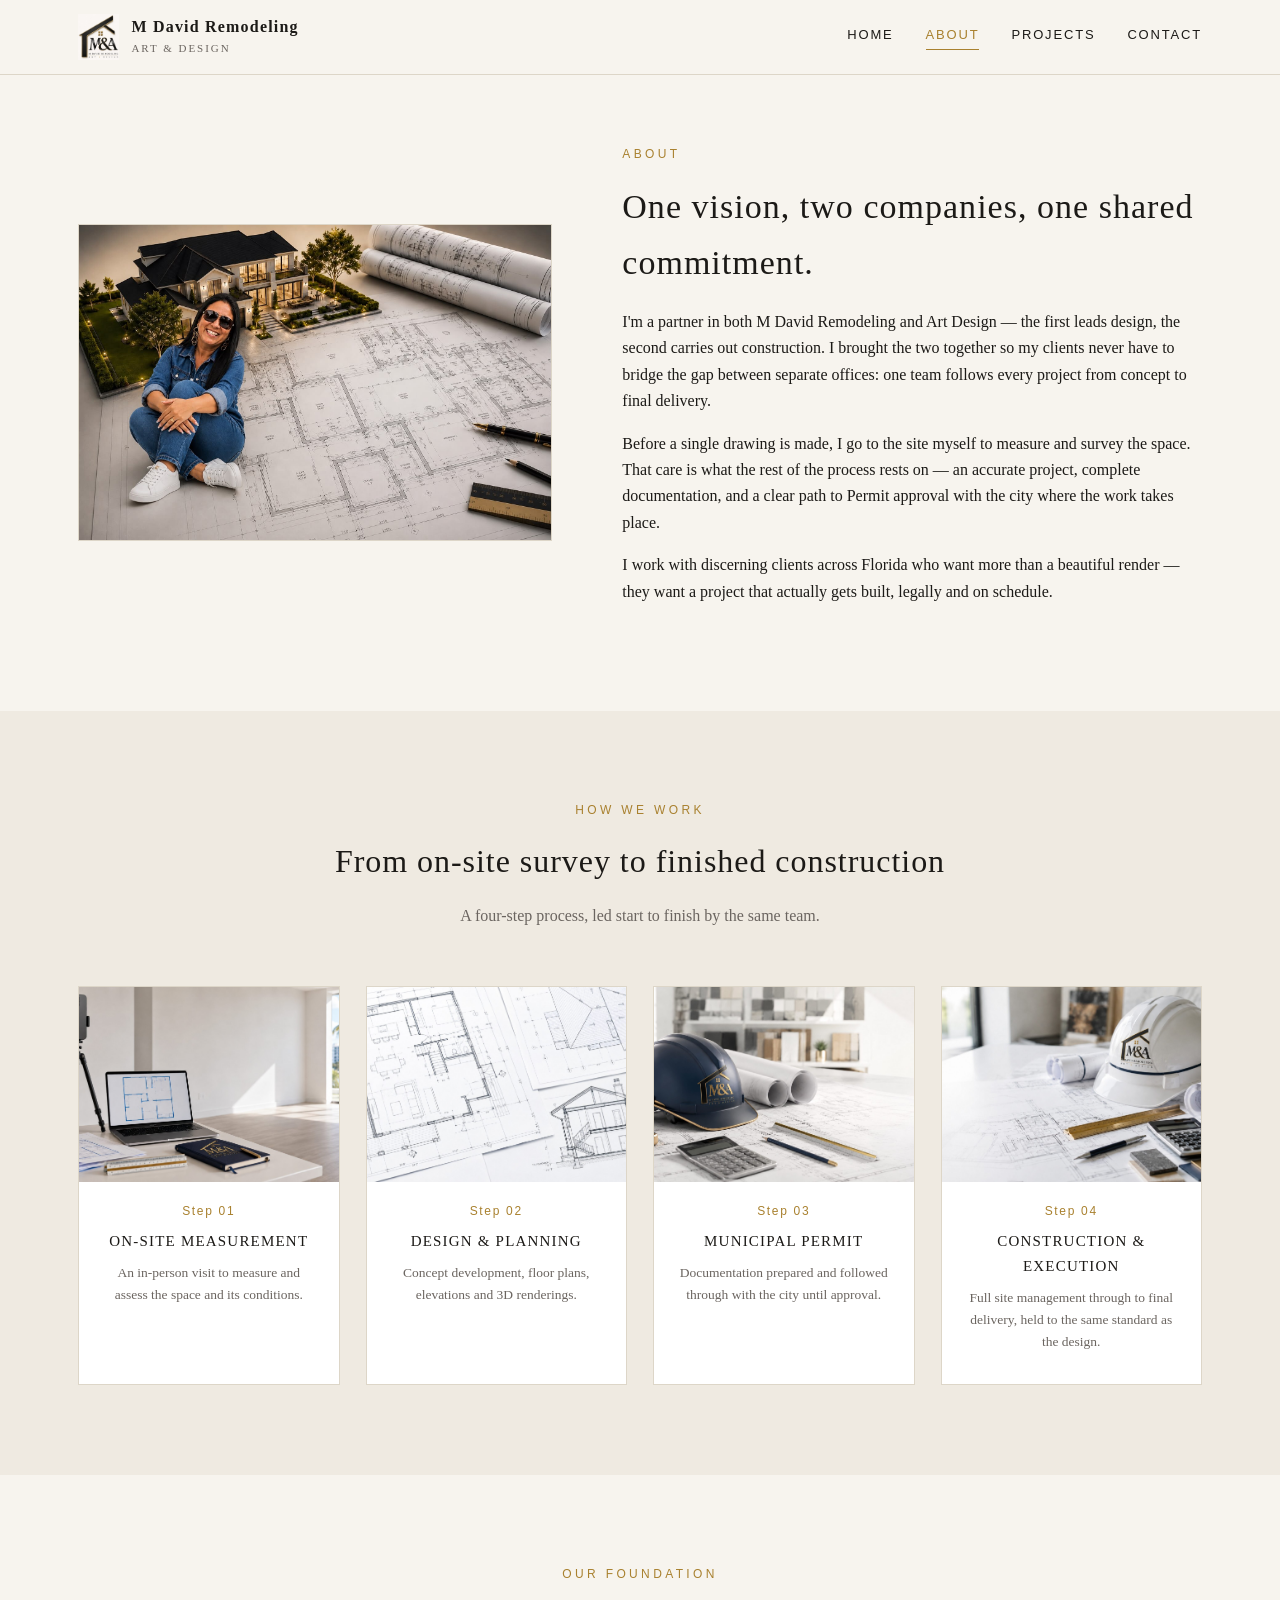
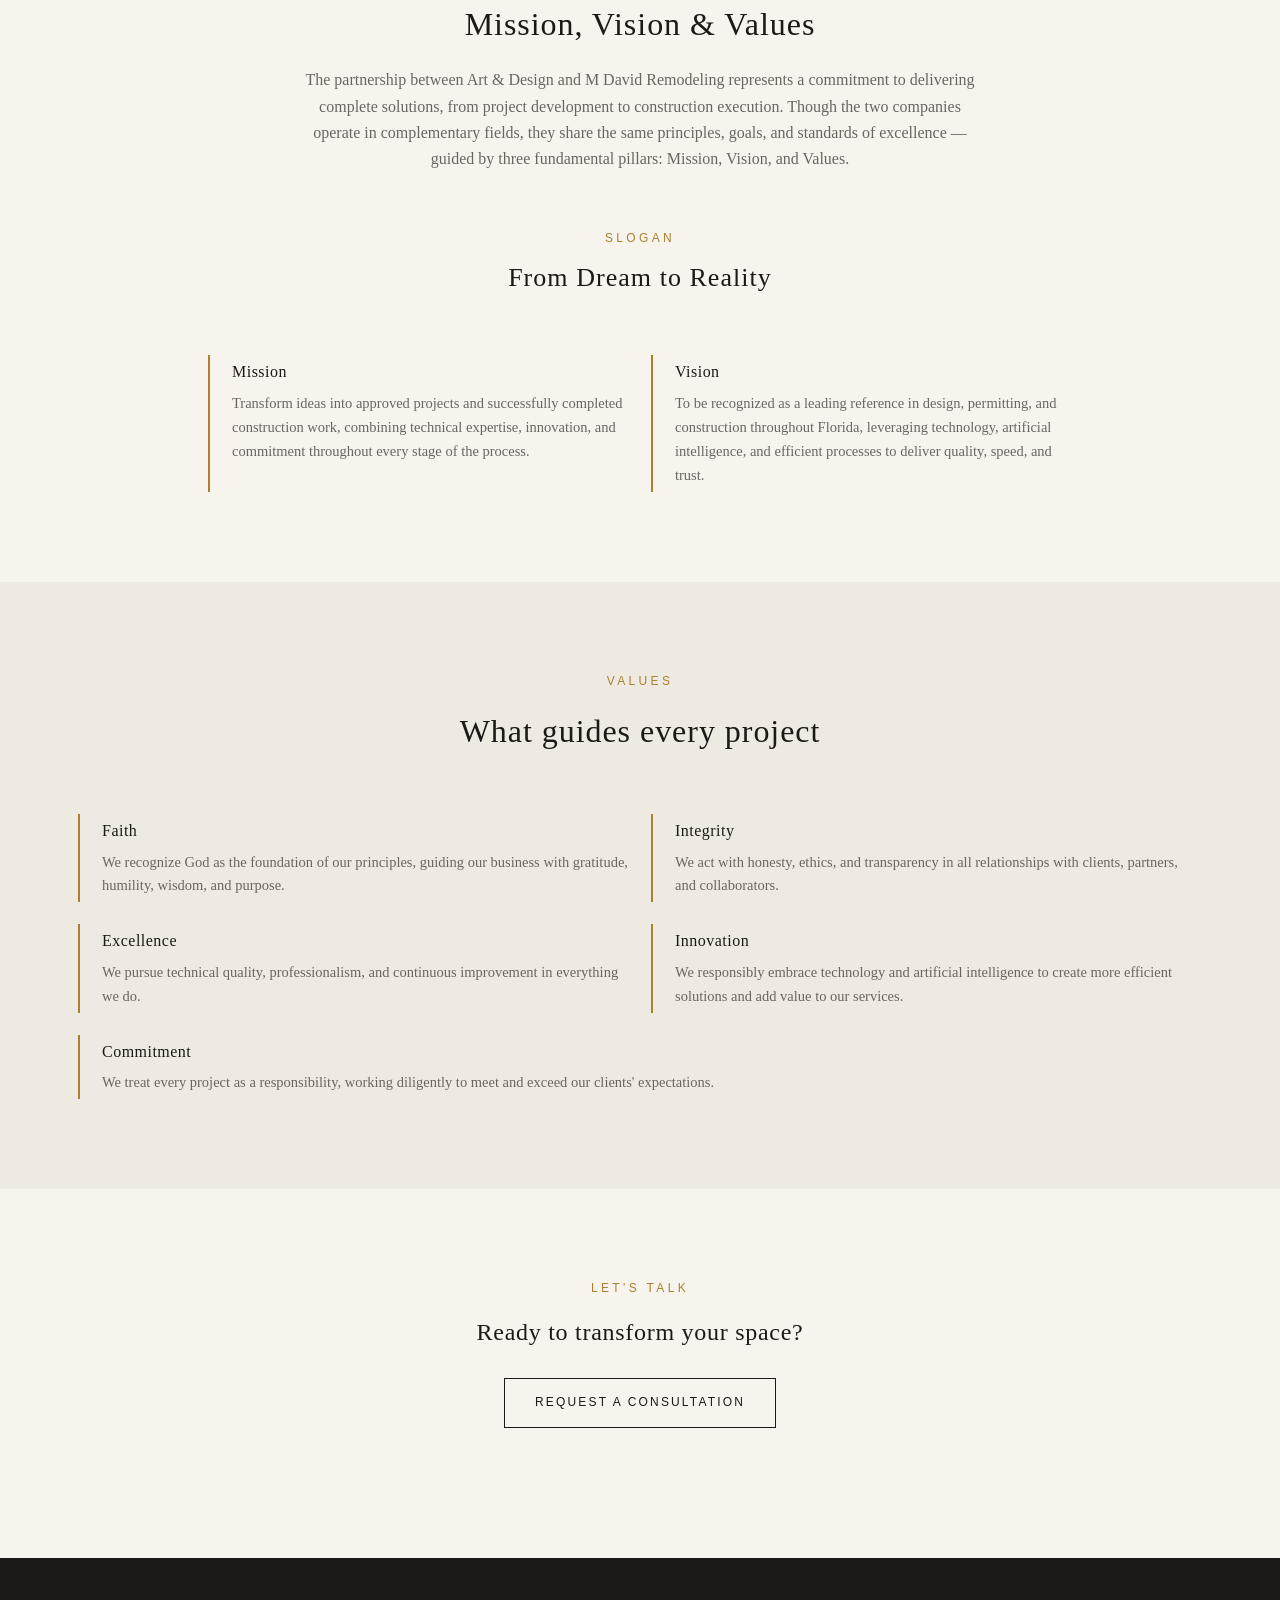
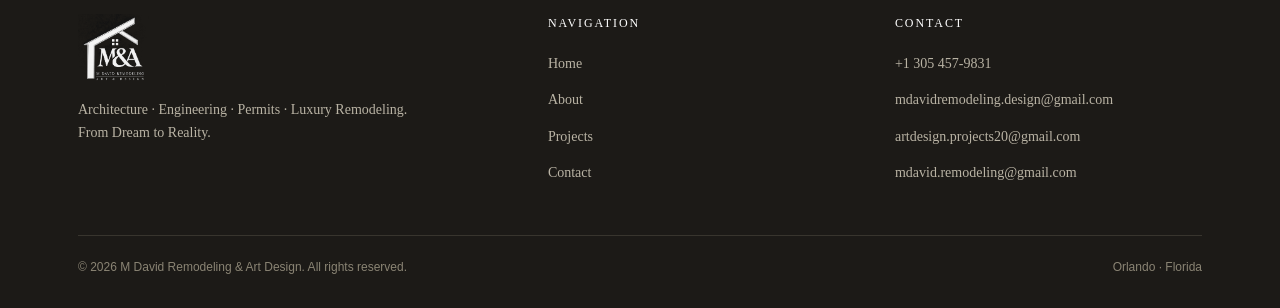
==== about.html @ a719799b "Add files via upload" ====
<!DOCTYPE html>
<html lang="en">
<head>
<meta charset="UTF-8">
<meta name="viewport" content="width=device-width, initial-scale=1.0">
<title>About | M David Remodeling &amp; Art Design</title>
<meta name="description" content="Meet Rosangela and the union of M David Remodeling and Art Design — design and execution under one direction. From Dream to Reality.">
<link rel="canonical" href="https://artdesignpermits.com/about.html">
<link rel="stylesheet" href="css/styles.css">
</head>
<body>

<header class="site">
  <div class="bar">
    <a class="brand" href="index.html">
      <img src="images/logo-ma.jpg" alt="M&A Logo">
      <span class="name"><strong>M David Remodeling</strong><span>Art &amp; Design</span></span>
    </a>
    <nav class="site-nav">
      <a href="index.html">Home</a>
      <a href="about.html" class="active">About</a>
      <a href="projects.html">Projects</a>
      <a href="contact.html">Contact</a>
    </nav>
  </div>
</header>

<section style="padding-top:70px;">
  <div class="wrap about-hero">
    <div class="imgcol">
      <img src="images/about-founder.jpg" alt="Rosangela — founder, with floor plan and project render">
    </div>
    <div>
      <div class="eyebrow">About</div>
      <h1>One vision, two companies, one shared commitment.</h1>
      <p>I'm a partner in both M David Remodeling and Art Design — the first leads design, the second carries out construction. I brought the two together so my clients never have to bridge the gap between separate offices: one team follows every project from concept to final delivery.</p>
      <p>Before a single drawing is made, I go to the site myself to measure and survey the space. That care is what the rest of the process rests on — an accurate project, complete documentation, and a clear path to Permit approval with the city where the work takes place.</p>
      <p>I work with discerning clients across Florida who want more than a beautiful render — they want a project that actually gets built, legally and on schedule.</p>
    </div>
  </div>
</section>

<section class="alt">
  <div class="wrap">
    <div class="section-head">
      <div class="eyebrow">How We Work</div>
      <h2>From on-site survey to finished construction</h2>
      <p>A four-step process, led start to finish by the same team.</p>
    </div>
    <div class="process">
      <div class="step">
        <div class="thumb"><img src="images/office-measurement-setup.jpg" alt="On-site measurement"></div>
        <div class="n">Step 01</div>
        <h3>On-Site Measurement</h3>
        <p>An in-person visit to measure and assess the space and its conditions.</p>
      </div>
      <div class="step">
        <div class="thumb"><img src="images/blueprints-detail-logo.jpg" alt="Architectural design"></div>
        <div class="n">Step 02</div>
        <h3>Design &amp; Planning</h3>
        <p>Concept development, floor plans, elevations and 3D renderings.</p>
      </div>
      <div class="step">
        <div class="thumb"><img src="images/hardhat-navy.jpg" alt="Permit approval"></div>
        <div class="n">Step 03</div>
        <h3>Municipal Permit</h3>
        <p>Documentation prepared and followed through with the city until approval.</p>
      </div>
      <div class="step">
        <div class="thumb"><img src="images/hardhat-white.jpg" alt="Construction execution"></div>
        <div class="n">Step 04</div>
        <h3>Construction &amp; Execution</h3>
        <p>Full site management through to final delivery, held to the same standard as the design.</p>
      </div>
    </div>
  </div>
</section>

<section>
  <div class="wrap" style="max-width:920px;">
    <div class="section-head">
      <div class="eyebrow">Our Foundation</div>
      <h2>Mission, Vision &amp; Values</h2>
      <p>The partnership between Art &amp; Design and M David Remodeling represents a commitment to delivering complete solutions, from project development to construction execution. Though the two companies operate in complementary fields, they share the same principles, goals, and standards of excellence — guided by three fundamental pillars: Mission, Vision, and Values.</p>
    </div>

    <div style="text-align:center; margin-bottom:56px;">
      <div class="eyebrow" style="margin-bottom:8px;">Slogan</div>
      <div style="font-size:26px; letter-spacing:0.04em;">From Dream to Reality</div>
    </div>

    <div class="values" style="margin-top:0;">
      <div class="val">
        <h3>Mission</h3>
        <p>Transform ideas into approved projects and successfully completed construction work, combining technical expertise, innovation, and commitment throughout every stage of the process.</p>
      </div>
      <div class="val">
        <h3>Vision</h3>
        <p>To be recognized as a leading reference in design, permitting, and construction throughout Florida, leveraging technology, artificial intelligence, and efficient processes to deliver quality, speed, and trust.</p>
      </div>
    </div>
  </div>
</section>

<section class="alt">
  <div class="wrap">
    <div class="section-head">
      <div class="eyebrow">Values</div>
      <h2>What guides every project</h2>
    </div>
    <div class="values">
      <div class="val">
        <h3>Faith</h3>
        <p>We recognize God as the foundation of our principles, guiding our business with gratitude, humility, wisdom, and purpose.</p>
      </div>
      <div class="val">
        <h3>Integrity</h3>
        <p>We act with honesty, ethics, and transparency in all relationships with clients, partners, and collaborators.</p>
      </div>
      <div class="val">
        <h3>Excellence</h3>
        <p>We pursue technical quality, professionalism, and continuous improvement in everything we do.</p>
      </div>
      <div class="val">
        <h3>Innovation</h3>
        <p>We responsibly embrace technology and artificial intelligence to create more efficient solutions and add value to our services.</p>
      </div>
      <div class="val" style="grid-column: span 2;">
        <h3>Commitment</h3>
        <p>We treat every project as a responsibility, working diligently to meet and exceed our clients' expectations.</p>
      </div>
    </div>
  </div>
</section>

<section class="alt" style="text-align:center; background:var(--cream);">
  <div class="wrap">
    <div class="eyebrow">Let's Talk</div>
    <h2 style="margin-bottom:26px;">Ready to transform your space?</h2>
    <a class="btn dark" href="contact.html">Request a Consultation</a>
  </div>
</section>

<footer class="site">
  <div class="wrap">
    <div class="cols">
      <div>
        <img class="flogo" src="images/logo-ma-white-transparent.png" alt="M&A logo">
        <p>Architecture · Engineering · Permits · Luxury Remodeling.<br>From Dream to Reality.</p>
      </div>
      <div>
        <h4>Navigation</h4>
        <ul>
          <li><a href="index.html">Home</a></li>
          <li><a href="about.html">About</a></li>
          <li><a href="projects.html">Projects</a></li>
          <li><a href="contact.html">Contact</a></li>
        </ul>
      </div>
      <div>
        <h4>Contact</h4>
        <ul>
          <li><a href="tel:+13054579831">+1 305 457-9831</a></li>
          <li><a href="mailto:mdavidremodeling.design@gmail.com">mdavidremodeling.design@gmail.com</a></li>
          <li><a href="mailto:artdesign.projects20@gmail.com">artdesign.projects20@gmail.com</a></li>
          <li><a href="mailto:mdavid.remodeling@gmail.com">mdavid.remodeling@gmail.com</a></li>
        </ul>
      </div>
    </div>
    <div class="bottom">
      <span>© 2026 M David Remodeling &amp; Art Design. All rights reserved.</span>
      <span>Orlando · Florida</span>
    </div>
  </div>
</footer>

</body>
</html>
---- css/styles.css ----
/* M David Remodeling & Art Design — site styles */
:root {
  --ink: #1c1a17;
  --cream: #f7f4ee;
  --cream-2: #efeae1;
  --gold: #a9812f;
  --gold-light: #c9a35a;
  --grey: #6b6560;
  --line: #ddd6c8;
  --maxw: 1180px;
}

* { box-sizing: border-box; }
html { scroll-behavior: smooth; }
body {
  margin: 0;
  font-family: 'Georgia', 'Times New Roman', serif;
  color: var(--ink);
  background: var(--cream);
  line-height: 1.65;
}
h1, h2, h3, h4 {
  font-family: 'Georgia', 'Times New Roman', serif;
  font-weight: 400;
  letter-spacing: 0.03em;
  margin: 0 0 0.5em;
}
a { color: inherit; text-decoration: none; }
img { max-width: 100%; display: block; }
.wrap { max-width: var(--maxw); margin: 0 auto; padding: 0 28px; }
.eyebrow {
  text-transform: uppercase;
  letter-spacing: 0.28em;
  font-size: 12px;
  color: var(--gold);
  font-family: Helvetica, Arial, sans-serif;
  margin-bottom: 14px;
}

/* Header */
header.site {
  position: sticky; top: 0; z-index: 50;
  background: rgba(247,244,238,0.96);
  border-bottom: 1px solid var(--line);
  backdrop-filter: blur(6px);
}
header.site .bar {
  display: flex; align-items: center; justify-content: space-between;
  padding: 14px 28px; max-width: var(--maxw); margin: 0 auto;
}
header.site .brand { display: flex; align-items: center; gap: 12px; }
header.site .brand img { height: 46px; width: auto; }
header.site .brand .name {
  font-size: 15px; letter-spacing: 0.08em; line-height: 1.3;
}
header.site .brand .name strong { display:block; font-size: 16px; }
header.site .brand .name span { font-size: 11px; color: var(--grey); text-transform: uppercase; letter-spacing: 0.18em; }
nav.site-nav { display: flex; gap: 32px; font-family: Helvetica, Arial, sans-serif; }
nav.site-nav a {
  font-size: 13px; text-transform: uppercase; letter-spacing: 0.14em;
  padding-bottom: 4px; border-bottom: 1px solid transparent;
}
nav.site-nav a.active, nav.site-nav a:hover { border-bottom-color: var(--gold); color: var(--gold); }
.nav-toggle { display: none; }

/* Hero */
.hero { position: relative; height: 88vh; min-height: 560px; overflow: hidden; }
.hero img { width: 100%; height: 100%; object-fit: cover; }
.hero .overlay {
  position: absolute; inset: 0;
  background: linear-gradient(180deg, rgba(10,10,8,0.15) 0%, rgba(10,10,8,0.55) 100%);
}
.hero .content {
  position: absolute; left: 0; right: 0; bottom: 64px; color: #fff;
  max-width: var(--maxw); margin: 0 auto; padding: 0 28px;
}
.hero .eyebrow { color: var(--gold-light); }
.hero h1 { font-size: 44px; line-height: 1.25; max-width: 720px; color: #fff; }
.hero h1 em { font-style: normal; color: var(--gold-light); }
.hero p.lead { max-width: 520px; color: #eee8da; font-size: 17px; margin-bottom: 26px; }

.btn {
  display: inline-block; padding: 14px 30px; font-family: Helvetica, Arial, sans-serif;
  font-size: 12px; letter-spacing: 0.18em; text-transform: uppercase;
  border: 1px solid var(--gold-light); color: #fff; transition: all .25s ease;
}
.btn:hover { background: var(--gold-light); color: #1c1a17; }
.btn.dark { border-color: var(--ink); color: var(--ink); }
.btn.dark:hover { background: var(--ink); color: #fff; }

/* Sections */
section { padding: 90px 0; }
section.alt { background: var(--cream-2); }
.section-head { text-align: center; max-width: 680px; margin: 0 auto 56px; }
.section-head h2 { font-size: 32px; }
.section-head p { color: var(--grey); font-size: 16px; }

/* Services grid */
.grid-4 { display: grid; grid-template-columns: repeat(4, 1fr); gap: 34px; }
.service {
  text-align: center; padding: 8px;
}
.service .num {
  width: 46px; height: 46px; margin: 0 auto 18px; border: 1px solid var(--gold);
  border-radius: 50%; display: flex; align-items: center; justify-content: center;
  color: var(--gold); font-family: Helvetica, Arial, sans-serif; font-size: 14px;
}
.service h3 { font-size: 16px; letter-spacing: 0.06em; text-transform: uppercase; margin-bottom: 10px; }
.service p { color: var(--grey); font-size: 14px; }

/* Permit highlight */
.permit {
  display: grid; grid-template-columns: 1.1fr 0.9fr; gap: 64px; align-items: center;
}
.permit img { border: 1px solid var(--line); }
.permit ul { list-style: none; padding: 0; margin: 22px 0 30px; }
.permit li { padding: 10px 0 10px 30px; position: relative; border-bottom: 1px solid var(--line); font-size: 15px; }
.permit li:before { content: "—"; position: absolute; left: 0; color: var(--gold); }

/* Project cards */
.grid-3 { display: grid; grid-template-columns: repeat(3, 1fr); gap: 30px; }
.card { background: #fff; border: 1px solid var(--line); }
.card .thumb { aspect-ratio: 4/3; overflow: hidden; }
.card .thumb img { width: 100%; height: 100%; object-fit: cover; transition: transform .5s ease; }
.card:hover .thumb img { transform: scale(1.05); }
.card .body { padding: 20px 22px 26px; }
.card .tag {
  display: inline-block; font-family: Helvetica, Arial, sans-serif; font-size: 10.5px;
  letter-spacing: 0.14em; text-transform: uppercase; color: var(--gold); border: 1px solid var(--gold);
  padding: 4px 10px; margin-bottom: 12px;
}
.card h3 { font-size: 19px; margin-bottom: 8px; }
.card p { color: var(--grey); font-size: 14px; margin: 0; }
.card a.more { display: inline-block; margin-top: 14px; font-family: Helvetica,Arial,sans-serif; font-size: 12px; letter-spacing: .1em; text-transform: uppercase; border-bottom: 1px solid var(--ink); }

/* Full project block (projects page) */
.project-block { padding: 70px 0; border-bottom: 1px solid var(--line); }
.project-block .meta { display:flex; justify-content: space-between; align-items: flex-end; margin-bottom: 26px; flex-wrap: wrap; gap: 14px;}
.project-block h2 { font-size: 28px; margin-bottom: 6px; }
.project-block .loc { color: var(--grey); font-family: Helvetica, Arial, sans-serif; font-size: 13px; letter-spacing: 0.04em; }
.project-block figure { margin: 0; }
.project-block img { width: 100%; border: 1px solid var(--line); }
.badge-permit {
  font-family: Helvetica, Arial, sans-serif; font-size: 11px; letter-spacing: 0.14em; text-transform: uppercase;
  background: var(--ink); color: #fff; padding: 7px 14px; white-space: nowrap; height: fit-content;
}

/* About */
.about-hero { display: grid; grid-template-columns: 0.9fr 1.1fr; gap: 70px; align-items: center; }
.about-hero img { border: 1px solid var(--line); }
.about-hero h1 { font-size: 34px; margin-bottom: 18px; }
.about-hero p { font-size: 16px; margin-bottom: 16px; }

.process { display: grid; grid-template-columns: repeat(4, 1fr); gap: 26px; margin-top: 40px; }
.process .step { background: #fff; border: 1px solid var(--line); padding: 30px 22px; text-align: center;}
.process .step .thumb { aspect-ratio: 4/3; overflow: hidden; margin: -30px -22px 20px; }
.process .step img { width: 100%; height: 100%; object-fit: cover; }
.process .step h3 { font-size: 15px; text-transform: uppercase; letter-spacing: 0.08em; margin-bottom: 8px; }
.process .step p { font-size: 13.5px; color: var(--grey); margin: 0; }
.process .step .n { font-family: Helvetica, Arial, sans-serif; color: var(--gold); font-size: 12px; letter-spacing: 0.14em; margin-bottom: 8px; }

.values { display: grid; grid-template-columns: repeat(2,1fr); gap: 22px; margin-top: 40px; }
.values .val { border-left: 2px solid var(--gold); padding: 4px 0 4px 22px; }
.values .val h3 { font-size: 16px; margin-bottom: 6px; }
.values .val p { font-size: 14.5px; color: var(--grey); margin: 0; }

/* Contact */
.contact-grid { display: grid; grid-template-columns: 1fr 1fr; gap: 60px; }
.contact-list { list-style: none; padding: 0; margin: 0; }
.contact-list li { padding: 20px 0; border-bottom: 1px solid var(--line); }
.contact-list .label { font-family: Helvetica, Arial, sans-serif; font-size: 11px; text-transform: uppercase; letter-spacing: 0.14em; color: var(--gold); margin-bottom: 6px; }
.contact-list .value { font-size: 18px; }
.contact-list .langs { font-family: Helvetica, Arial, sans-serif; font-size: 13px; color: var(--grey); margin-top: 6px; }
form.contact input, form.contact textarea {
  width: 100%; padding: 14px 16px; margin-bottom: 16px; border: 1px solid var(--line);
  background: #fff; font-family: Helvetica, Arial, sans-serif; font-size: 14px; color: var(--ink);
}
form.contact button {
  font-family: Helvetica, Arial, sans-serif; font-size: 12px; letter-spacing: 0.18em; text-transform: uppercase;
  background: var(--ink); color: #fff; border: none; padding: 15px 34px; cursor: pointer;
}

/* Footer */
footer.site {
  background: var(--ink); color: #cfc9bb; padding: 56px 0 30px; margin-top: 40px;
}
footer.site .cols { display: grid; grid-template-columns: 1.4fr 1fr 1fr; gap: 40px; margin-bottom: 40px; }
footer.site img.flogo { height: 70px; margin-bottom: 14px; }
footer.site h4 { font-size: 12px; text-transform: uppercase; letter-spacing: 0.16em; color: #fff; margin-bottom: 16px; }
footer.site p, footer.site a { font-size: 14px; color: #b9b3a4; }
footer.site ul { list-style: none; padding: 0; margin: 0; }
footer.site li { margin-bottom: 10px; }
footer.site .bottom { border-top: 1px solid #38352e; padding-top: 22px; font-size: 12px; color: #8a8474; font-family: Helvetica, Arial, sans-serif; display: flex; justify-content: space-between; flex-wrap: wrap; gap: 10px;}

@media (max-width: 900px) {
  .grid-4, .grid-3, .process, .values { grid-template-columns: repeat(2,1fr); }
  .permit, .about-hero, .contact-grid { grid-template-columns: 1fr; }
  .about-hero .imgcol { order: -1; }
  footer.site .cols { grid-template-columns: 1fr; }
  nav.site-nav { display: none; }
  .hero h1 { font-size: 32px; }
}
@media (max-width: 560px) {
  .grid-4, .grid-3, .process, .values { grid-template-columns: 1fr; }
  section { padding: 60px 0; }
  .hero .content { bottom: 40px; }
}
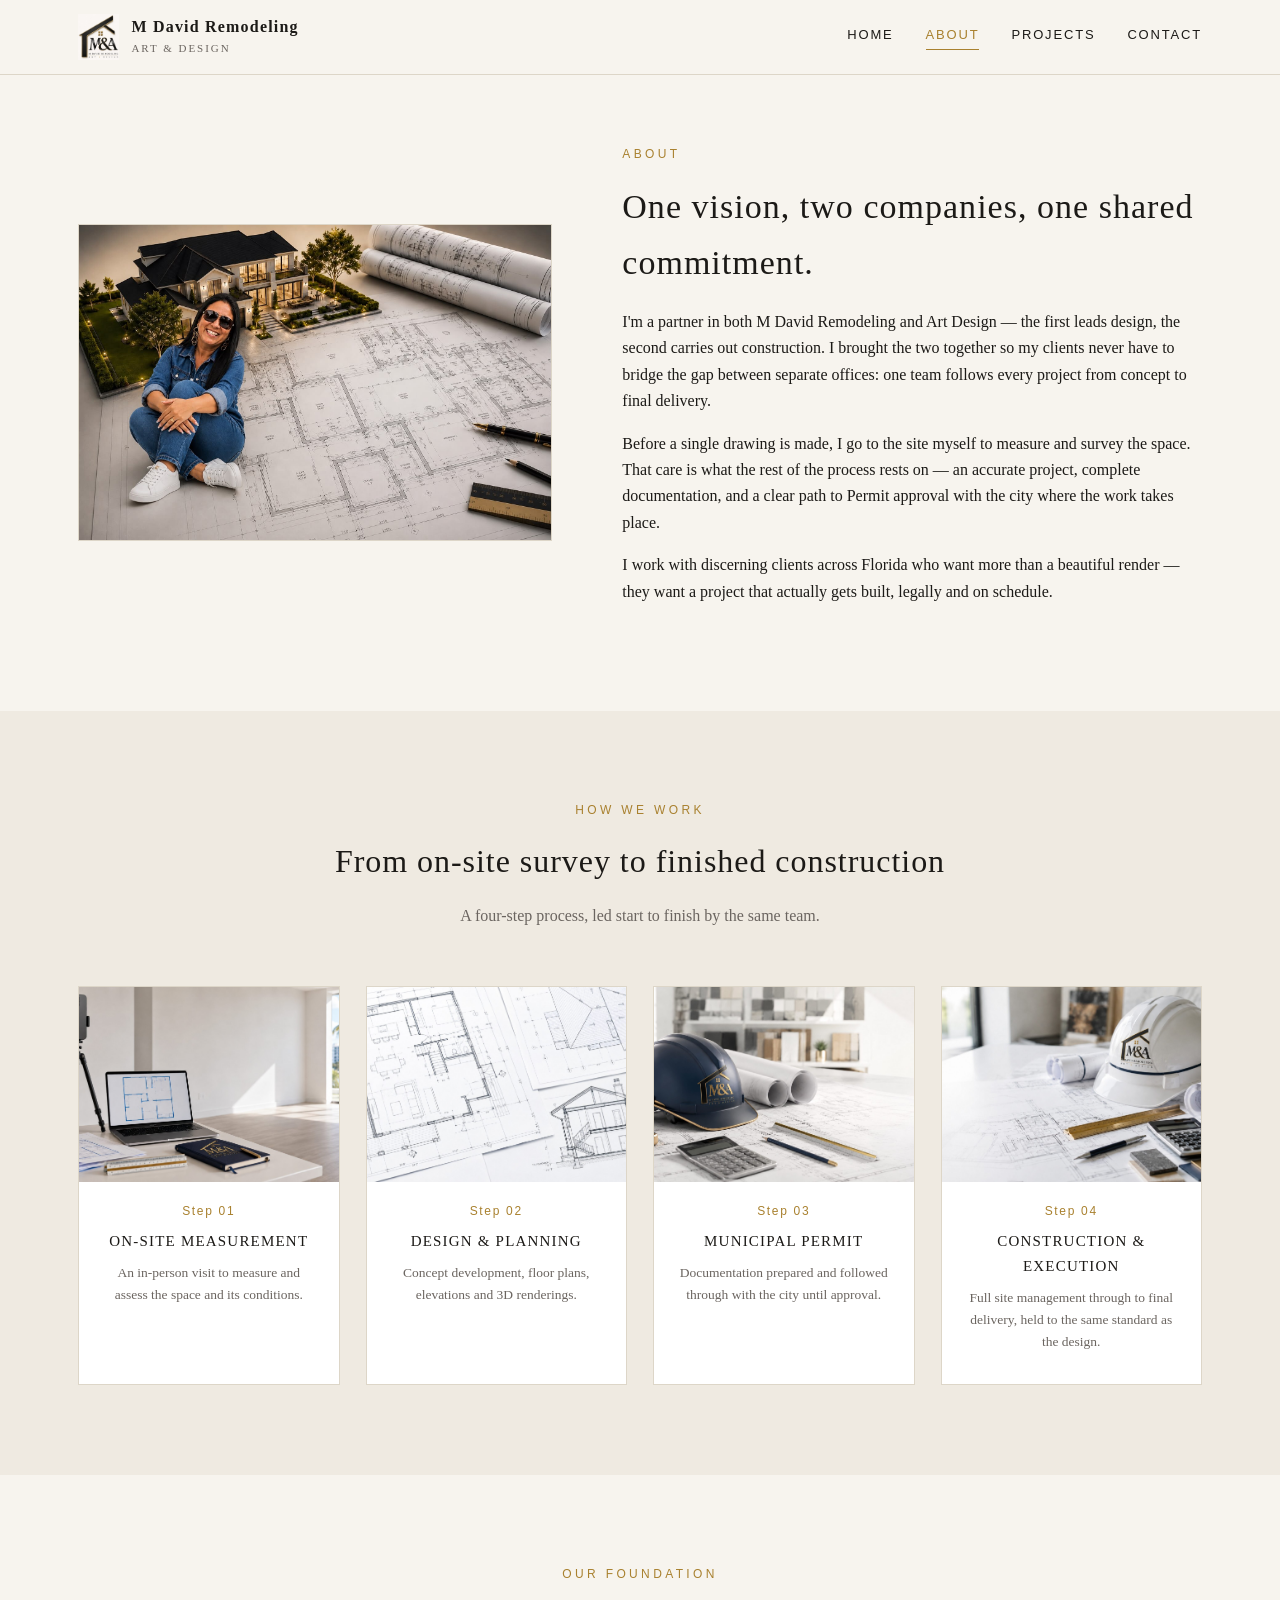
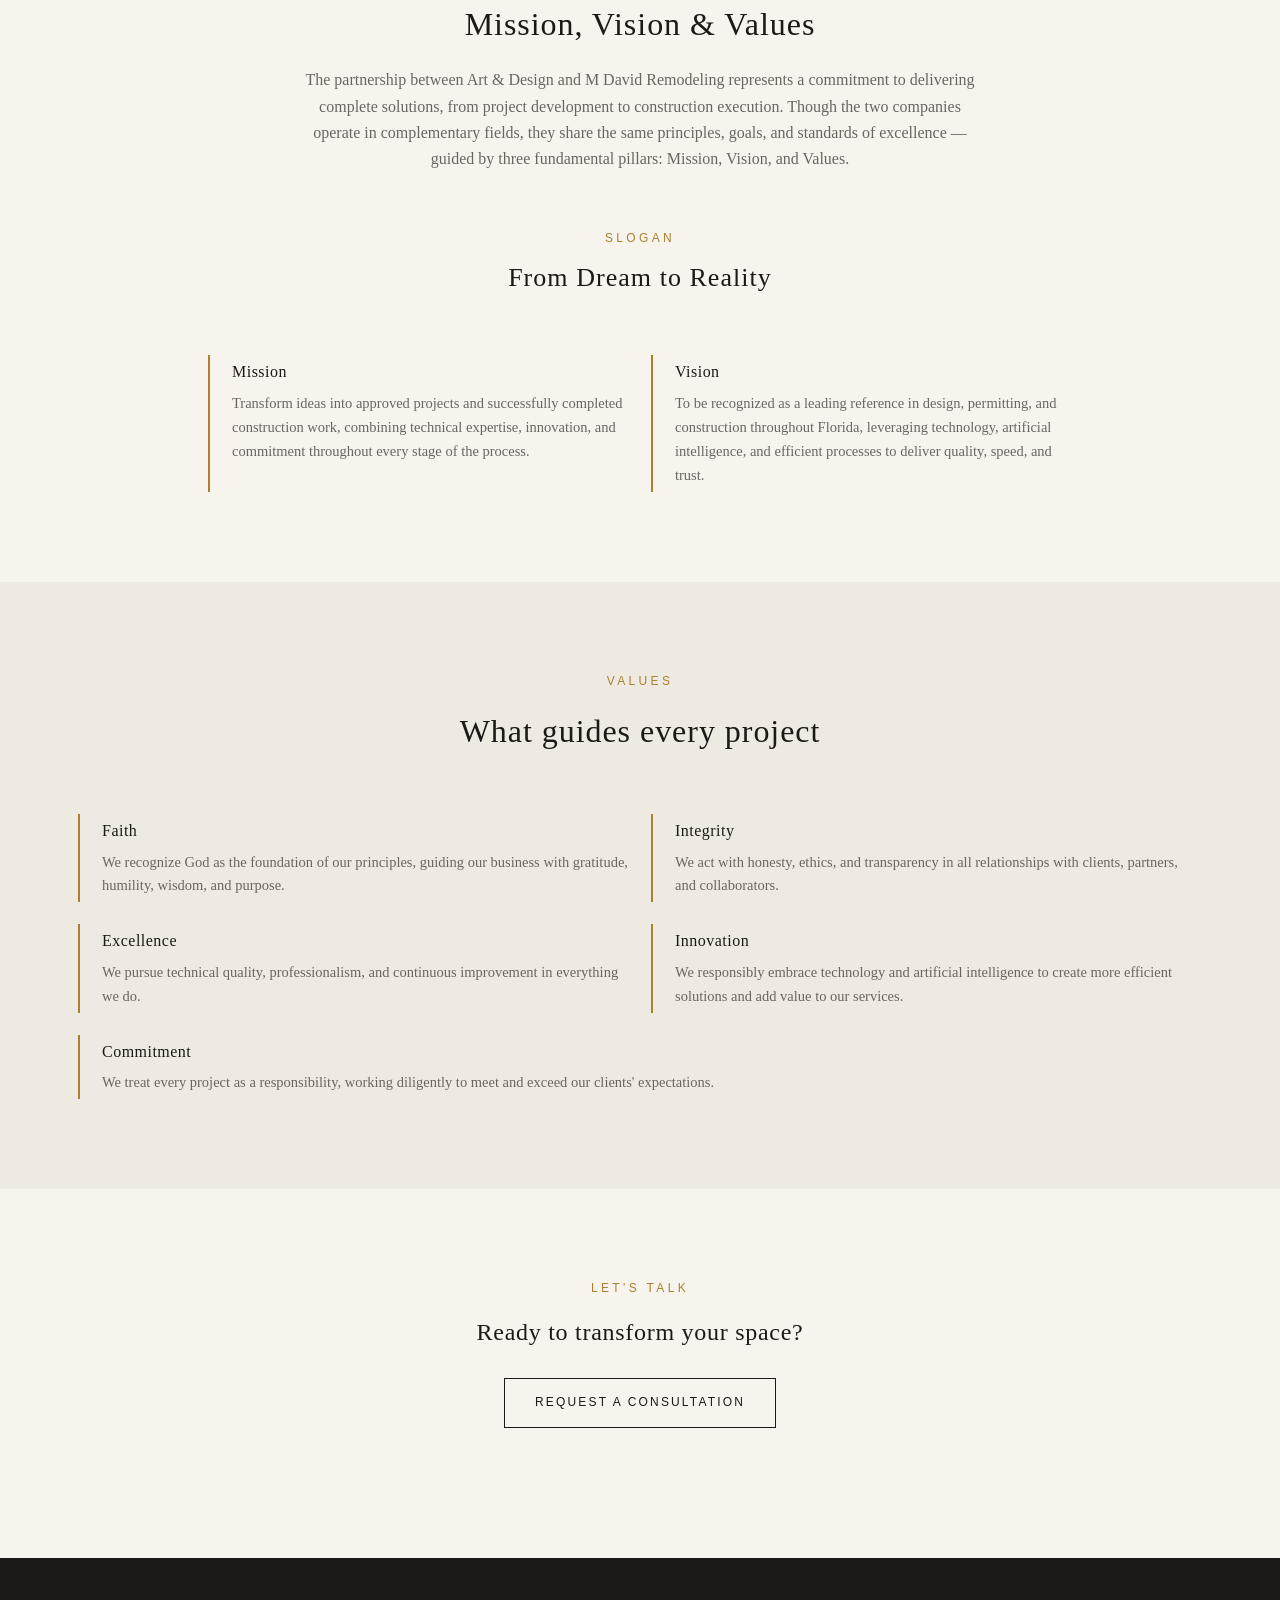
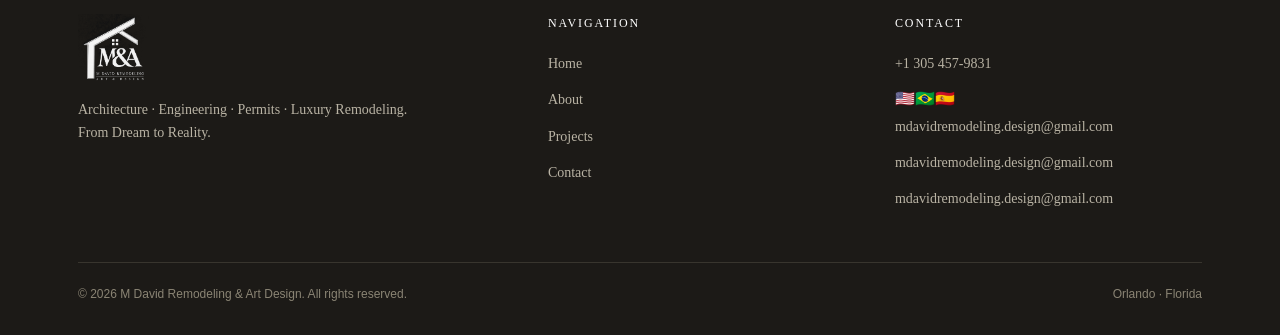
==== commit f132cf46: "Remove duplicate email and add flags to phone number" ====
--- a/about.html
+++ b/about.html
@@ -160,10 +160,10 @@
       <div>
         <h4>Contact</h4>
         <ul>
-          <li><a href="tel:+13054579831">+1 305 457-9831</a></li>
+          <li><a href="tel:+13054579831">+1 305 457-9831</a></li>🇺🇸🇧🇷🇪🇸
           <li><a href="mailto:mdavidremodeling.design@gmail.com">mdavidremodeling.design@gmail.com</a></li>
-          <li><a href="mailto:artdesign.projects20@gmail.com">artdesign.projects20@gmail.com</a></li>
-          <li><a href="mailto:mdavid.remodeling@gmail.com">mdavid.remodeling@gmail.com</a></li>
+          <li><a href="mailto:mdavidremodeling.design@gmail.com">mdavidremodeling.design@gmail.com</a></li>
+          <li><a href="mailto:mdavidremodeling.design@gmail.com">mdavidremodeling.design@gmail.com</a></li>
         </ul>
       </div>
     </div>
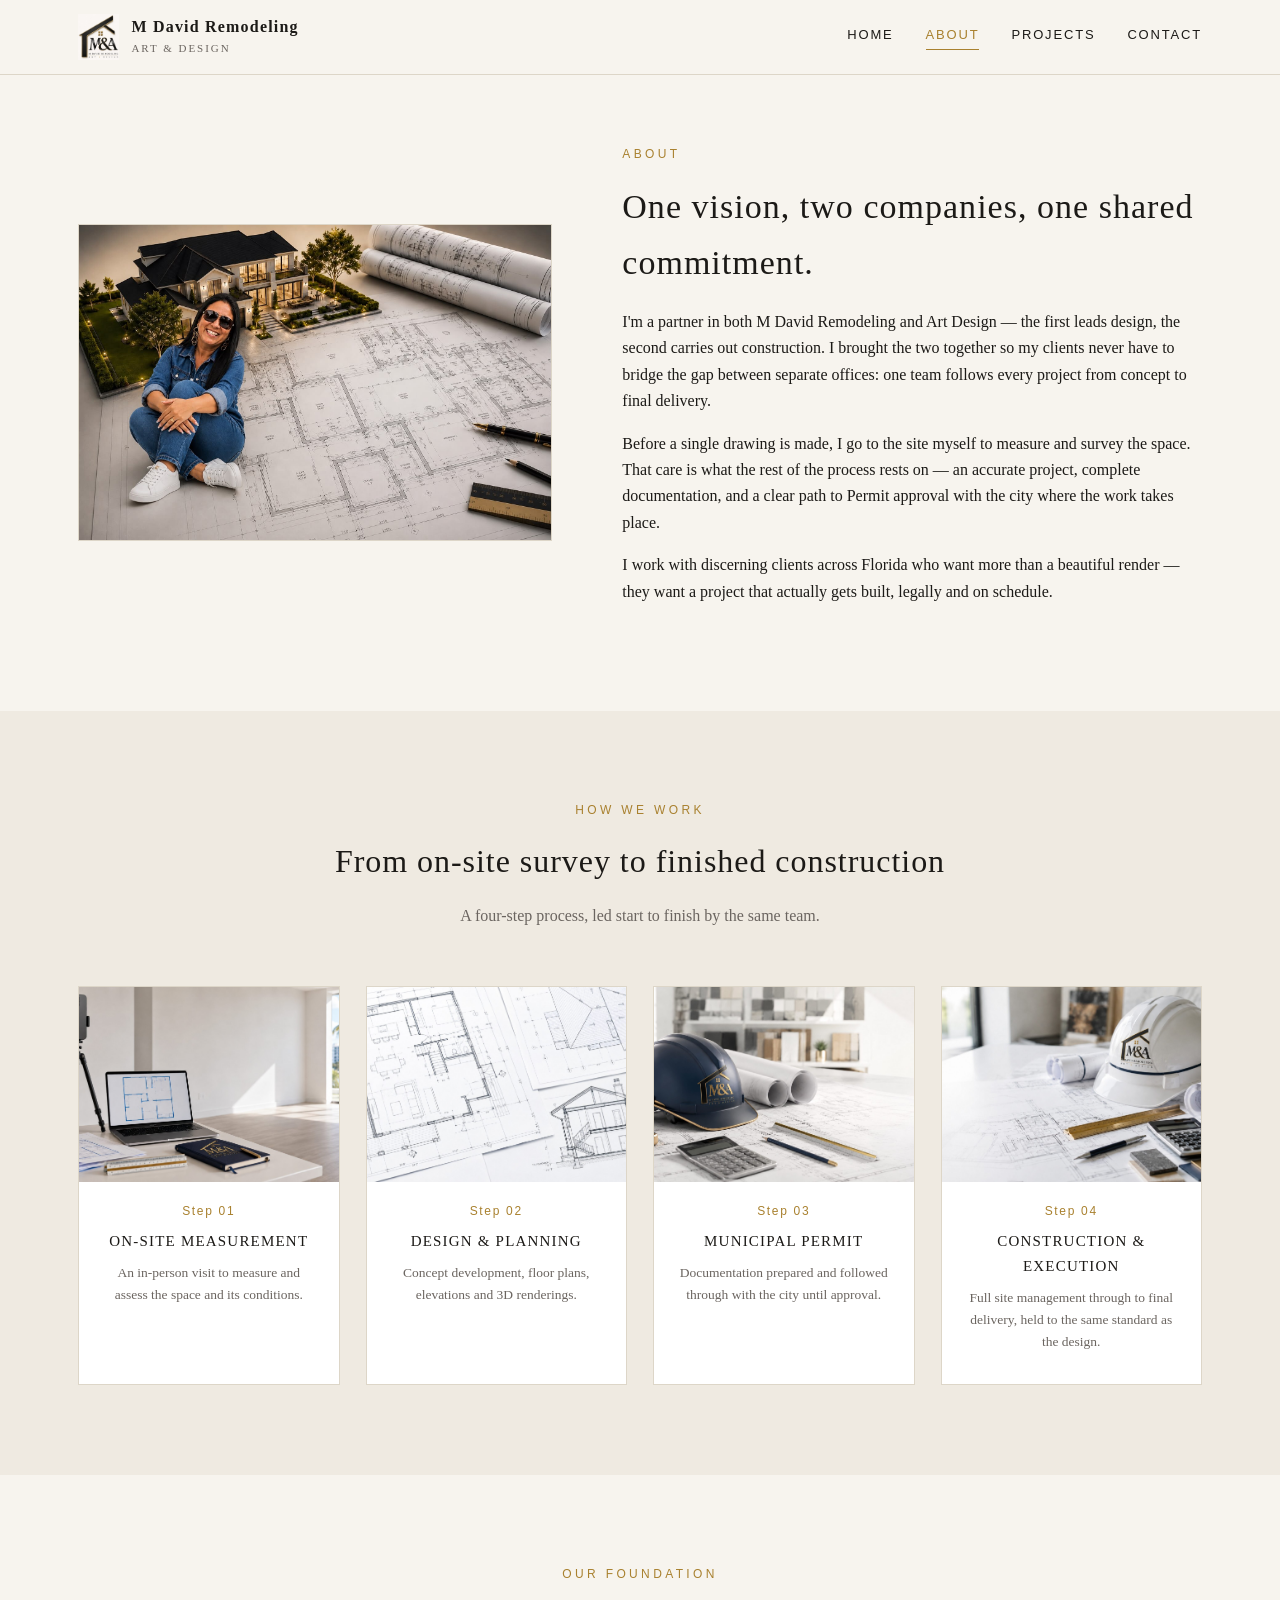
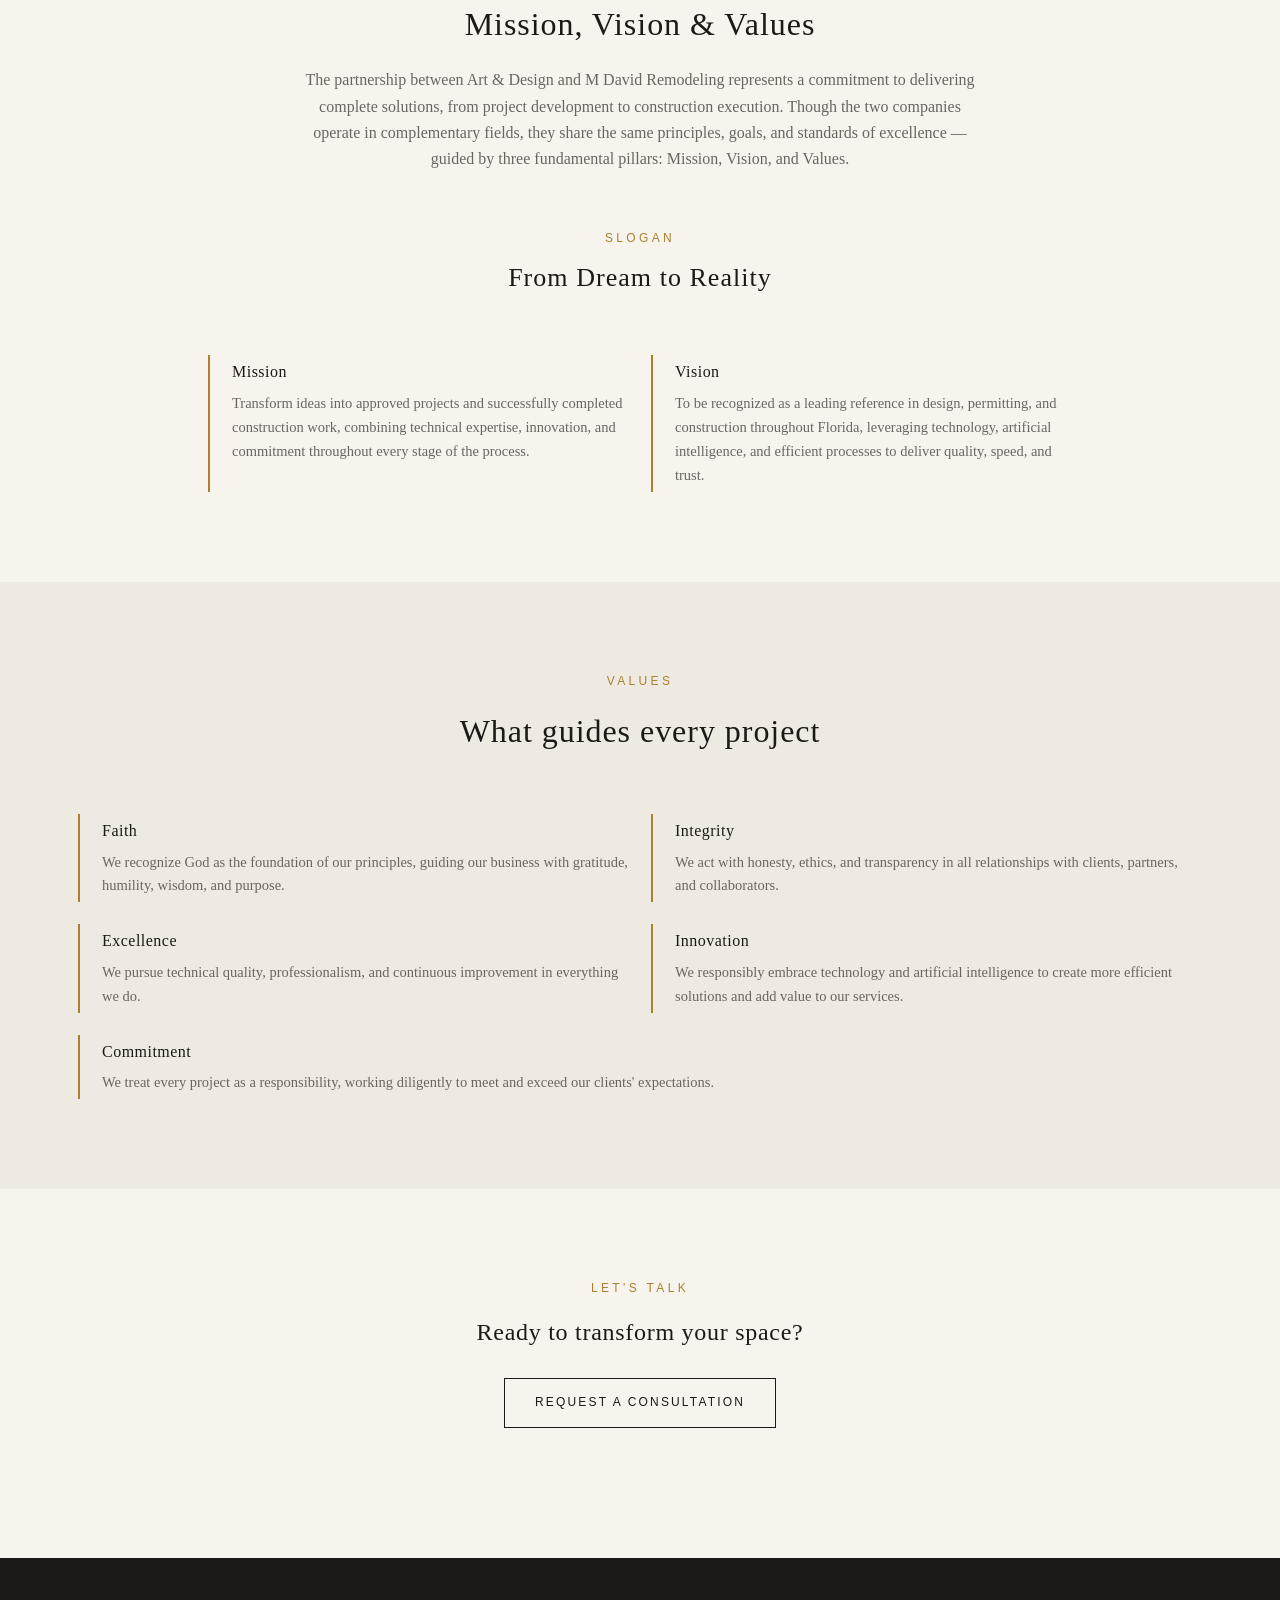
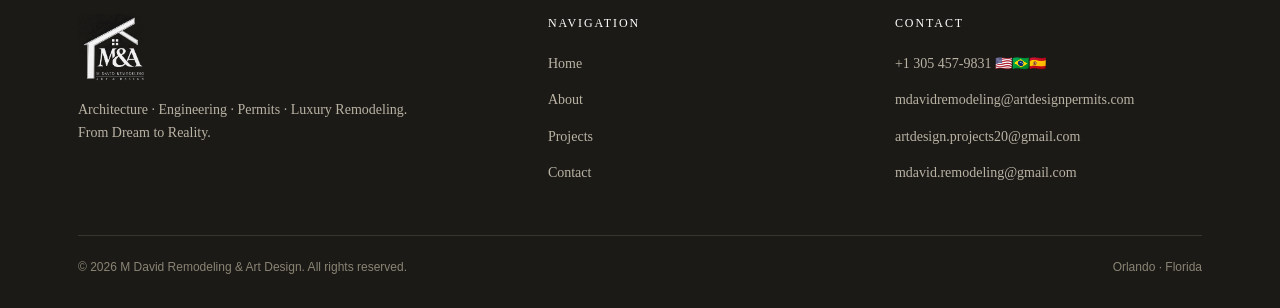
==== commit 20380d1f: "Update contact information in about.html" ====
--- a/about.html
+++ b/about.html
@@ -160,10 +160,10 @@
       <div>
         <h4>Contact</h4>
         <ul>
-          <li><a href="tel:+13054579831">+1 305 457-9831</a></li>🇺🇸🇧🇷🇪🇸
-          <li><a href="mailto:mdavidremodeling.design@gmail.com">mdavidremodeling.design@gmail.com</a></li>
-          <li><a href="mailto:mdavidremodeling.design@gmail.com">mdavidremodeling.design@gmail.com</a></li>
-          <li><a href="mailto:mdavidremodeling.design@gmail.com">mdavidremodeling.design@gmail.com</a></li>
+          <li><a href="tel:+13054579831">+1 305 457-9831 🇺🇸🇧🇷🇪🇸</a></li>
+          <li><a href="mailto:mdavidremodeling@artdesignpermits.com">mdavidremodeling@artdesignpermits.com</a></li>
+          <li><a href="mailto:artdesign.projects20@gmail.com">artdesign.projects20@gmail.com</a></li>
+          <li><a href="mailto:mdavid.remodeling@gmail.com">mdavid.remodeling@gmail.com</a></li>
         </ul>
       </div>
     </div>
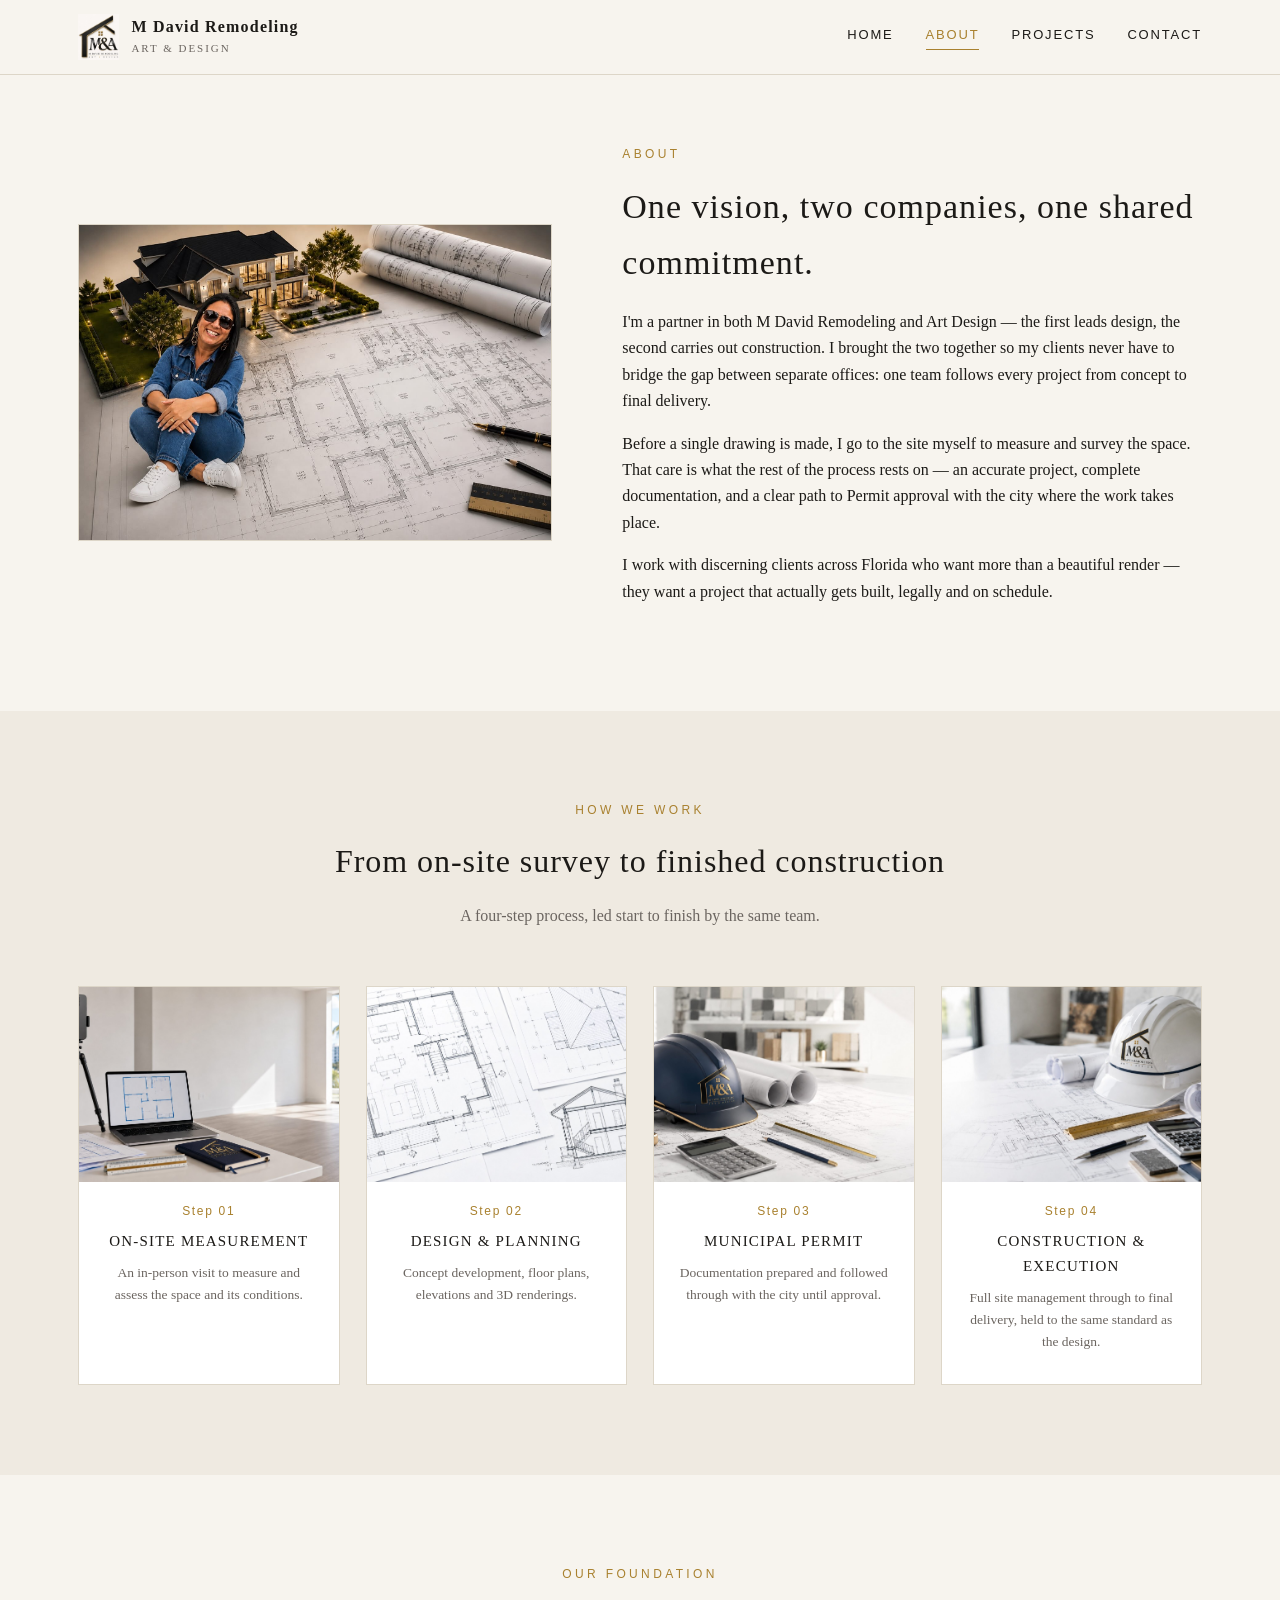
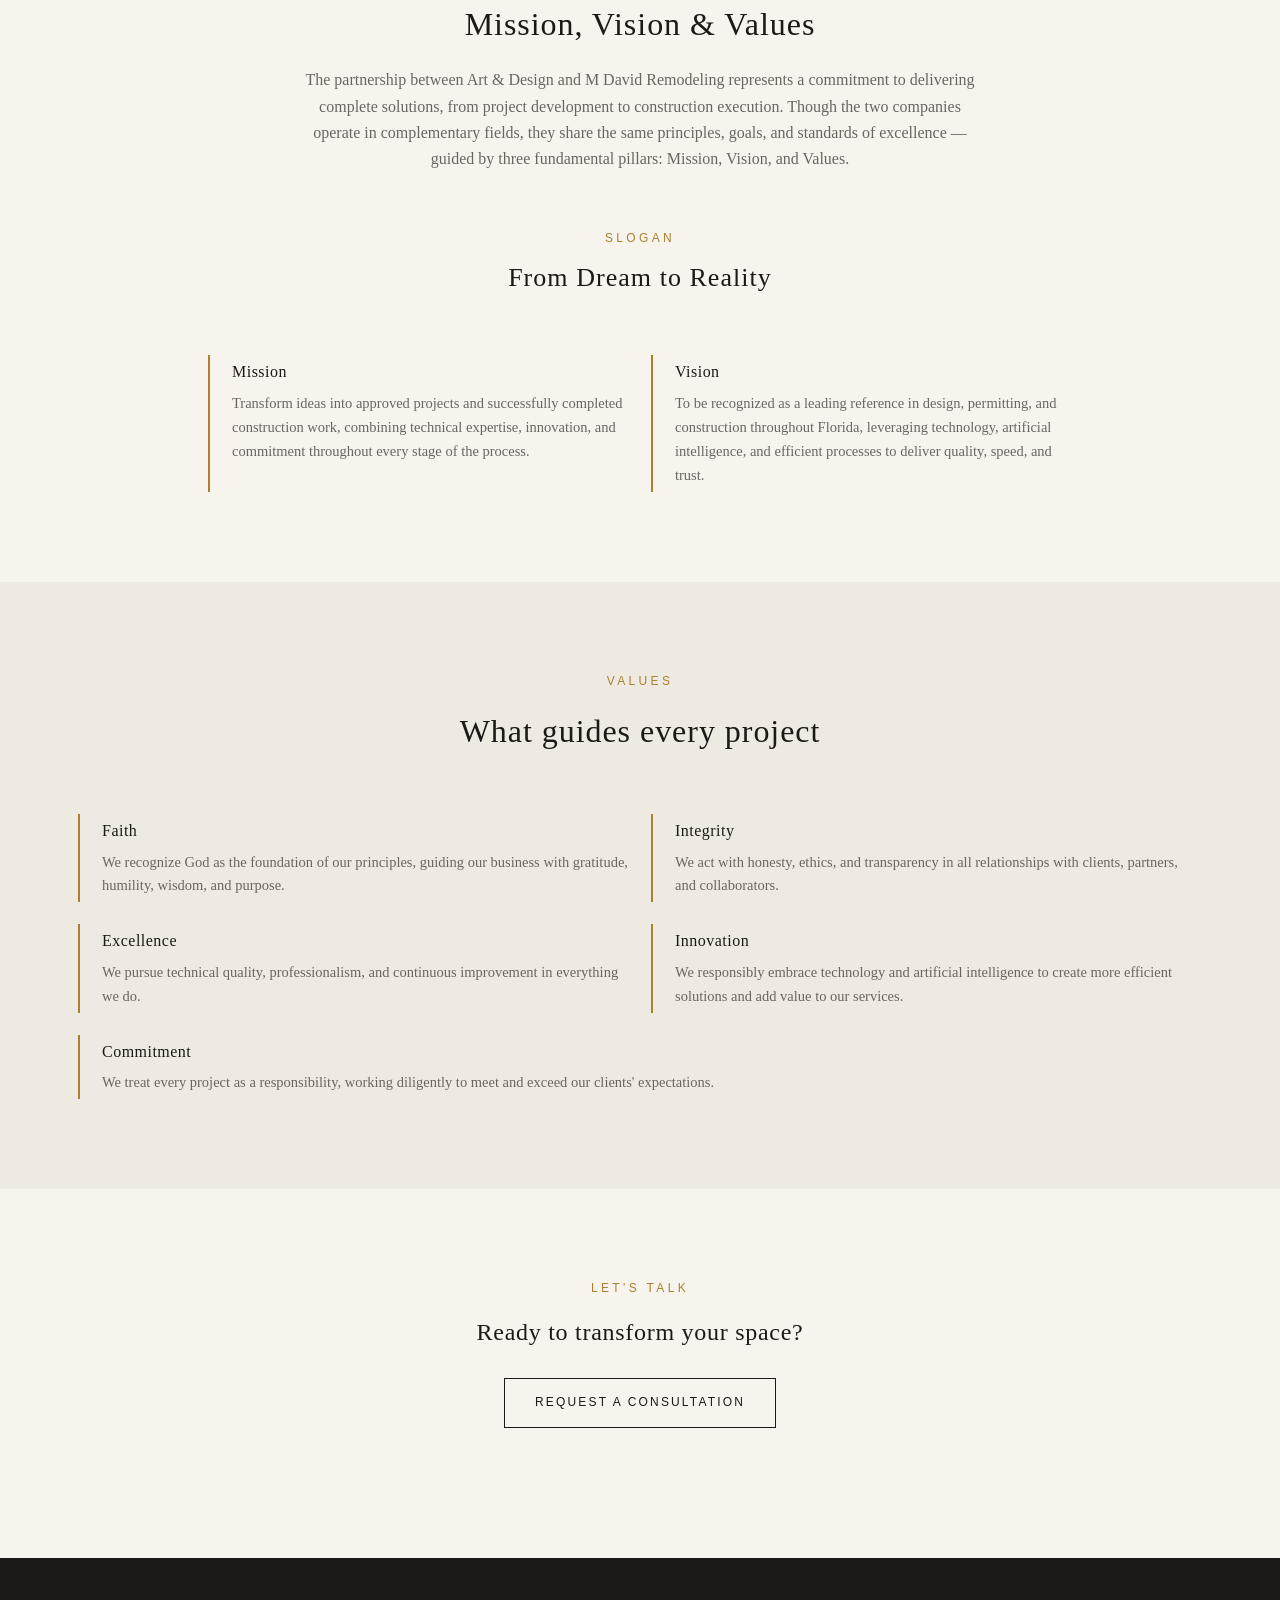
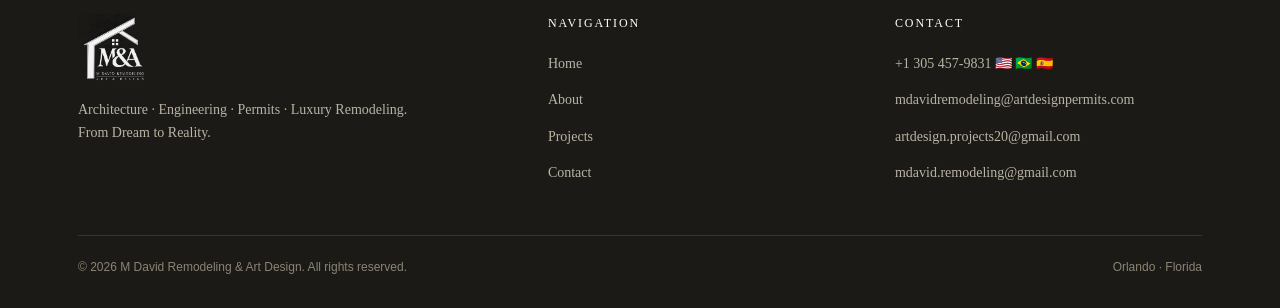
==== commit 28ca4d65: "Fix spacing in contact phone number Updated contact phone number formatting." ====
--- a/about.html
+++ b/about.html
@@ -160,7 +160,7 @@
       <div>
         <h4>Contact</h4>
         <ul>
-          <li><a href="tel:+13054579831">+1 305 457-9831 🇺🇸🇧🇷🇪🇸</a></li>
+          <li><a href="tel:+13054579831">+1 305 457-9831 🇺🇸 🇧🇷 🇪🇸</a></li>
           <li><a href="mailto:mdavidremodeling@artdesignpermits.com">mdavidremodeling@artdesignpermits.com</a></li>
           <li><a href="mailto:artdesign.projects20@gmail.com">artdesign.projects20@gmail.com</a></li>
           <li><a href="mailto:mdavid.remodeling@gmail.com">mdavid.remodeling@gmail.com</a></li>
